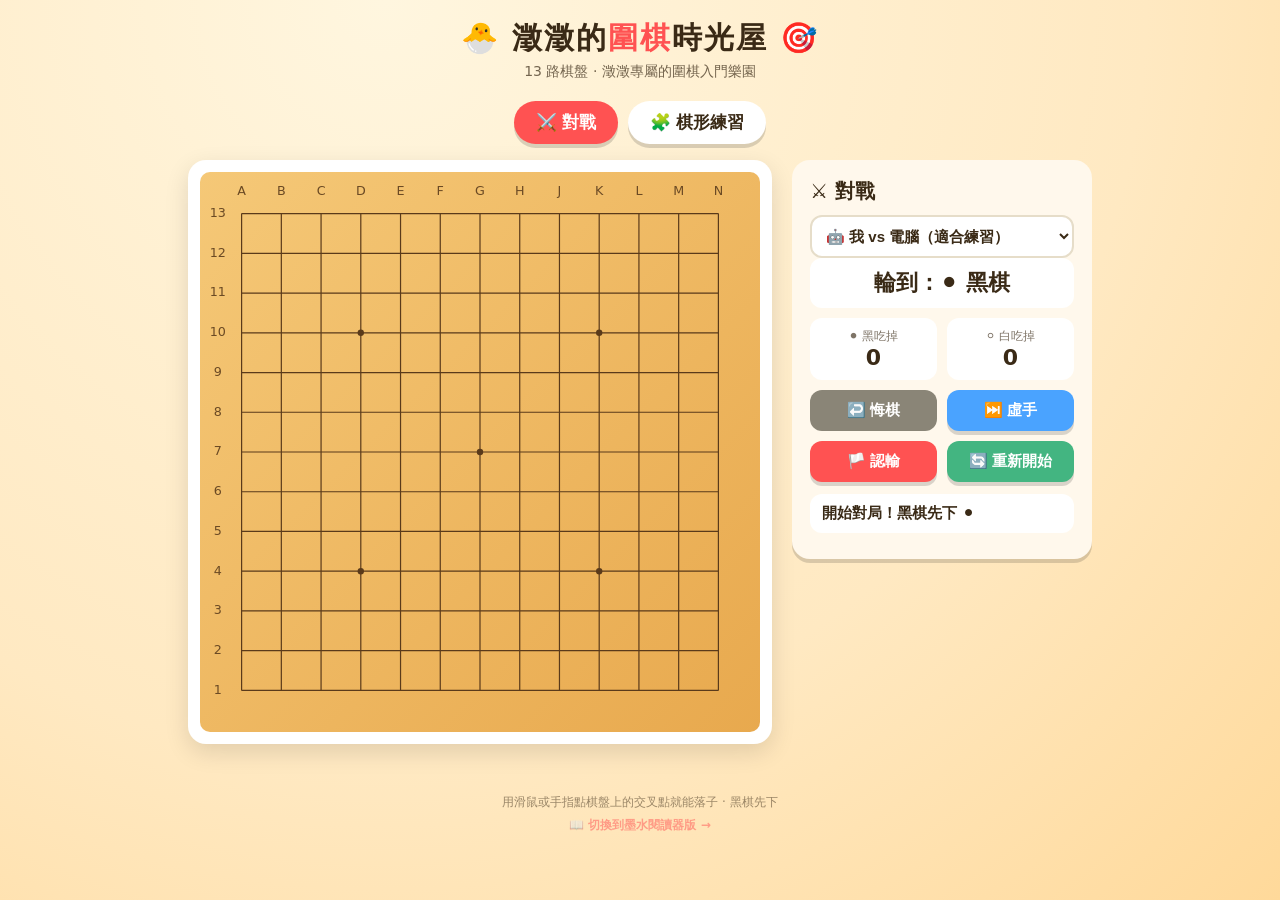
==== index.html @ 2b97506b "彩色版與墨水版互加切換連結 - index.html 底部加「切換到墨水閱讀器版」 - index-eink.html 底部加「切換到彩色版」 - build.py 打包單檔時自動移除切換連結（單檔為" ====
<!DOCTYPE html>
<html lang="zh-Hant">
<head>
  <meta charset="UTF-8">
  <meta name="viewport" content="width=device-width, initial-scale=1.0">
  <title>澂澂的圍棋時光屋 · 13 路棋盤</title>
  <link rel="icon" type="image/png" href="icon-180.png">
  <link rel="apple-touch-icon" href="icon-180.png">
  <link rel="stylesheet" href="css/style.css">
</head>
<body>
  <header>
    <h1>🐣 澂澂的<span class="go">圍棋</span>時光屋 🎯</h1>
    <p>13 路棋盤 · 澂澂專屬的圍棋入門樂園</p>
  </header>

  <div class="tabs">
    <button class="tab active" data-page="vs">⚔️ 對戰</button>
    <button class="tab" data-page="practice">🧩 棋形練習</button>
  </div>

  <!-- ===== 對戰頁 ===== -->
  <section id="page-vs" class="page active">
    <div class="layout">
      <div class="board-wrap">
        <canvas id="vs-canvas" width="560" height="560"></canvas>
      </div>
      <div class="panel">
        <h2>⚔️ 對戰</h2>
        <select id="vs-mode">
          <option value="ai">🤖 我 vs 電腦（適合練習）</option>
          <option value="human">👫 兩個人一起下</option>
        </select>

        <div class="turn-badge">輪到：<span id="vs-turn">⚫ 黑棋</span></div>

        <div class="row">
          <div class="stat">
            <div class="label">⚫ 黑吃掉</div>
            <div class="value" id="vs-cap-black">0</div>
          </div>
          <div class="stat">
            <div class="label">⚪ 白吃掉</div>
            <div class="value" id="vs-cap-white">0</div>
          </div>
        </div>

        <div class="row">
          <button class="btn gray" id="vs-undo">↩️ 悔棋</button>
          <button class="btn" id="vs-pass">⏭️ 虛手</button>
        </div>
        <div class="row">
          <button class="btn red" id="vs-resign">🏳️ 認輸</button>
          <button class="btn green" id="vs-restart">🔄 重新開始</button>
        </div>

        <div class="status" id="vs-status"></div>
        <div class="score" id="vs-score"></div>
      </div>
    </div>
  </section>

  <!-- ===== 練習頁 ===== -->
  <section id="page-practice" class="page">
    <div class="layout">
      <div class="board-wrap">
        <canvas id="pr-canvas" width="560" height="560"></canvas>
      </div>
      <div class="panel">
        <div class="progress" id="pr-progress">進度 1 / 13</div>
        <div class="stars" id="pr-stars"></div>
        <h3 class="prob-title" id="pr-title">題目</h3>
        <p class="prob-desc" id="pr-desc">說明</p>
        <div class="hint" id="pr-hint"></div>
        <div class="status" id="pr-status"></div>
        <div class="row">
          <button class="btn gray" id="pr-prev">⬅️ 上一題</button>
          <button class="btn" id="pr-retry">🔁 重做</button>
          <button class="btn green" id="pr-next">下一題 ➡️</button>
        </div>
        <button class="btn gray reset" id="pr-reset">🧹 清除星星 重新挑戰</button>
      </div>
    </div>
  </section>

  <footer>用滑鼠或手指點棋盤上的交叉點就能落子 · 黑棋先下
    <br><a class="switch-link" id="switch-link" href="index-eink.html">📖 切換到墨水閱讀器版 →</a>
  </footer>

  <script src="js/engine.js"></script>
  <script src="js/render.js"></script>
  <script src="js/ai.js"></script>
  <script src="js/fx.js"></script>
  <script src="js/vs.js"></script>
  <script src="js/practice.js"></script>
  <script>
    // 分頁切換
    var tabs = document.querySelectorAll('.tab');
    tabs.forEach(function (t) {
      t.addEventListener('click', function () {
        tabs.forEach(function (x) { x.classList.remove('active'); });
        t.classList.add('active');
        document.querySelectorAll('.page').forEach(function (p) { p.classList.remove('active'); });
        document.getElementById('page-' + t.dataset.page).classList.add('active');
      });
    });

    // 啟動對戰
    var vs = new VsController({
      canvas: document.getElementById('vs-canvas'),
      turnEl: document.getElementById('vs-turn'),
      capBlackEl: document.getElementById('vs-cap-black'),
      capWhiteEl: document.getElementById('vs-cap-white'),
      statusEl: document.getElementById('vs-status'),
      scoreEl: document.getElementById('vs-score'),
      modeSel: document.getElementById('vs-mode'),
      undoBtn: document.getElementById('vs-undo'),
      passBtn: document.getElementById('vs-pass'),
      resignBtn: document.getElementById('vs-resign'),
      restartBtn: document.getElementById('vs-restart')
    });

    // 啟動練習
    var practice = new PracticeController({
      canvas: document.getElementById('pr-canvas'),
      titleEl: document.getElementById('pr-title'),
      descEl: document.getElementById('pr-desc'),
      hintEl: document.getElementById('pr-hint'),
      statusEl: document.getElementById('pr-status'),
      progressEl: document.getElementById('pr-progress'),
      starsEl: document.getElementById('pr-stars'),
      prevBtn: document.getElementById('pr-prev'),
      nextBtn: document.getElementById('pr-next'),
      retryBtn: document.getElementById('pr-retry'),
      resetBtn: document.getElementById('pr-reset')
    });
  </script>
</body>
</html>
---- css/style.css ----
:root {
  --red: #ff5252;
  --red-dark: #e53935;
  --wood: #f3b95f;
  --cream: #fff8ec;
  --ink: #3a2a16;
  --green: #43b581;
  --blue: #4aa3ff;
  --shadow: 0 4px 0 rgba(0,0,0,.15);
}

* { box-sizing: border-box; }

body {
  margin: 0;
  font-family: "PingFang TC", "Microsoft JhengHei", system-ui, sans-serif;
  background: radial-gradient(circle at 30% 0%, #fff6df 0%, #ffe9c2 60%, #ffd99a 100%);
  color: var(--ink);
  min-height: 100vh;
}

header {
  text-align: center;
  padding: 18px 12px 6px;
}
header h1 {
  margin: 0;
  font-size: 30px;
  letter-spacing: 2px;
}
header h1 .go { color: var(--red); }
header p { margin: 4px 0 0; font-size: 14px; opacity: .7; }

/* 模式分頁 */
.tabs {
  display: flex;
  gap: 10px;
  justify-content: center;
  margin: 14px 0 6px;
  flex-wrap: wrap;
}
.tab {
  border: none;
  background: #fff;
  color: var(--ink);
  font-size: 17px;
  font-weight: 700;
  padding: 10px 22px;
  border-radius: 999px;
  cursor: pointer;
  box-shadow: var(--shadow);
  transition: transform .08s, background .15s;
}
.tab:active { transform: translateY(2px); }
.tab.active { background: var(--red); color: #fff; }

/* 版面 */
.page { display: none; padding: 10px 14px 40px; }
.page.active { display: block; }

.layout {
  display: flex;
  gap: 20px;
  justify-content: center;
  align-items: flex-start;
  flex-wrap: wrap;
  max-width: 1000px;
  margin: 0 auto;
}

.board-wrap {
  background: #fff;
  padding: 12px;
  border-radius: 18px;
  box-shadow: 0 8px 24px rgba(0,0,0,.12);
}
canvas {
  display: block;
  border-radius: 10px;
  cursor: pointer;
  touch-action: manipulation;
  transition: transform .1s;
}
canvas.celebrate { animation: pop .5s ease; }
@keyframes pop {
  0%,100% { transform: scale(1); }
  30% { transform: scale(1.03) rotate(-1deg); }
  60% { transform: scale(1.03) rotate(1deg); }
}

/* 側欄面板 */
.panel {
  background: var(--cream);
  border-radius: 18px;
  padding: 18px;
  width: 300px;
  box-shadow: var(--shadow);
}
.panel h2 { margin: 0 0 10px; font-size: 20px; }

.row {
  display: flex;
  gap: 10px;
  margin: 10px 0;
  flex-wrap: wrap;
}

.stat {
  flex: 1;
  background: #fff;
  border-radius: 12px;
  padding: 10px;
  text-align: center;
  min-width: 80px;
}
.stat .label { font-size: 12px; opacity: .65; }
.stat .value { font-size: 22px; font-weight: 800; }

.turn-badge {
  text-align: center;
  font-size: 22px;
  font-weight: 800;
  background: #fff;
  border-radius: 12px;
  padding: 10px;
  margin-bottom: 8px;
}

button.btn {
  border: none;
  border-radius: 12px;
  padding: 11px 14px;
  font-size: 15px;
  font-weight: 700;
  cursor: pointer;
  color: #fff;
  background: var(--blue);
  box-shadow: var(--shadow);
  flex: 1;
  min-width: 78px;
  transition: transform .08s, filter .15s;
}
button.btn:active { transform: translateY(2px); }
button.btn:disabled { background: #c9c4bb; cursor: not-allowed; box-shadow: none; }
button.btn.red { background: var(--red); }
button.btn.green { background: var(--green); }
button.btn.gray { background: #8a8577; }

select {
  width: 100%;
  padding: 10px;
  border-radius: 12px;
  border: 2px solid #e6ddc9;
  font-size: 15px;
  font-weight: 600;
  background: #fff;
  color: var(--ink);
}

.status {
  min-height: 24px;
  margin-top: 12px;
  padding: 10px 12px;
  border-radius: 12px;
  font-size: 15px;
  font-weight: 600;
  background: #fff;
}
.status.ok { background: #e5f8ee; color: #1e7d52; }
.status.warn { background: #fff3e0; color: #b26a00; }

.score { margin-top: 8px; font-size: 13px; opacity: .7; text-align: center; }

/* 練習頁 */
.prob-title { margin: 0 0 8px; font-size: 20px; color: var(--red-dark); }
.prob-desc { font-size: 15px; line-height: 1.6; }
.hint {
  margin-top: 10px;
  padding: 10px 12px;
  border-radius: 12px;
  background: #fff7d6;
  color: #8a6d00;
  font-size: 14px;
  display: none;
}
.hint.show { display: block; }
.progress { text-align: center; font-weight: 700; margin: 6px 0; opacity: .7; }

/* 星星關卡列 */
.stars {
  display: flex;
  flex-wrap: wrap;
  gap: 5px;
  justify-content: center;
  margin: 8px 0 12px;
}
.star {
  width: 30px;
  height: 30px;
  border: none;
  border-radius: 50%;
  font-size: 14px;
  font-weight: 800;
  cursor: pointer;
  background: #ece5d5;
  color: #a89a7c;
  box-shadow: 0 2px 0 rgba(0,0,0,.1);
  transition: transform .08s;
  display: flex;
  align-items: center;
  justify-content: center;
  padding: 0;
}
.star:active { transform: translateY(2px); }
.star.done { background: #ffe9a8; color: #d99b00; }
.star.current { outline: 3px solid var(--red); outline-offset: 1px; }

.btn.reset {
  width: 100%;
  margin-top: 10px;
  font-size: 13px;
  background: #b8b0a0;
}

/* ===== 過關特效 ===== */
.fx-banner {
  position: fixed;
  left: 50%;
  top: 38%;
  transform: translate(-50%, -50%) scale(0.2);
  z-index: 9999;
  pointer-events: none;
  font-size: 42px;
  font-weight: 900;
  color: #fff;
  text-align: center;
  padding: 18px 34px;
  border-radius: 24px;
  background: linear-gradient(135deg, #ff5252, #ff8a3d);
  box-shadow: 0 12px 40px rgba(0,0,0,.3), 0 0 0 6px rgba(255,255,255,.6);
  opacity: 0;
  white-space: nowrap;
  text-shadow: 0 3px 0 rgba(0,0,0,.15);
}
.fx-banner .sub { font-size: 26px; display: block; margin-top: 4px; }
.fx-banner.big {
  font-size: 54px;
  background: linear-gradient(135deg, #ff3b6b, #ffb300 60%, #43d17a);
}
.fx-banner.show {
  animation: fxpop .6s cubic-bezier(.2,1.6,.4,1) forwards;
}
.fx-banner.out {
  animation: fxout .6s ease forwards;
}
@keyframes fxpop {
  0%   { opacity: 0; transform: translate(-50%,-50%) scale(.2) rotate(-12deg); }
  60%  { opacity: 1; transform: translate(-50%,-50%) scale(1.15) rotate(4deg); }
  80%  { transform: translate(-50%,-50%) scale(.95) rotate(-2deg); }
  100% { opacity: 1; transform: translate(-50%,-50%) scale(1) rotate(0); }
}
@keyframes fxout {
  0%   { opacity: 1; transform: translate(-50%,-50%) scale(1); }
  100% { opacity: 0; transform: translate(-50%,-140%) scale(.7); }
}

@keyframes fxshake {
  0%,100% { transform: translate(0,0) rotate(0); }
  20% { transform: translate(-6px,3px) rotate(-1.5deg); }
  40% { transform: translate(6px,-3px) rotate(1.5deg); }
  60% { transform: translate(-5px,-2px) rotate(-1deg); }
  80% { transform: translate(5px,2px) rotate(1deg); }
}
.fx-shake { animation: fxshake .45s ease; }
@keyframes fxshakebig {
  0%,100% { transform: translate(0,0) rotate(0); }
  15% { transform: translate(-10px,5px) rotate(-2.5deg); }
  30% { transform: translate(10px,-5px) rotate(2.5deg); }
  45% { transform: translate(-9px,-4px) rotate(-2deg); }
  60% { transform: translate(9px,4px) rotate(2deg); }
  75% { transform: translate(-6px,3px) rotate(-1deg); }
}
.fx-shake-big { animation: fxshakebig .7s ease; }

footer { text-align: center; font-size: 12px; opacity: .5; padding: 10px; }
.switch-link {
  display: inline-block;
  margin-top: 6px;
  color: var(--red);
  font-weight: 700;
  text-decoration: none;
  opacity: 1;
}
.switch-link:hover { text-decoration: underline; }

@media (max-width: 720px) {
  .panel { width: 100%; max-width: 420px; }
}
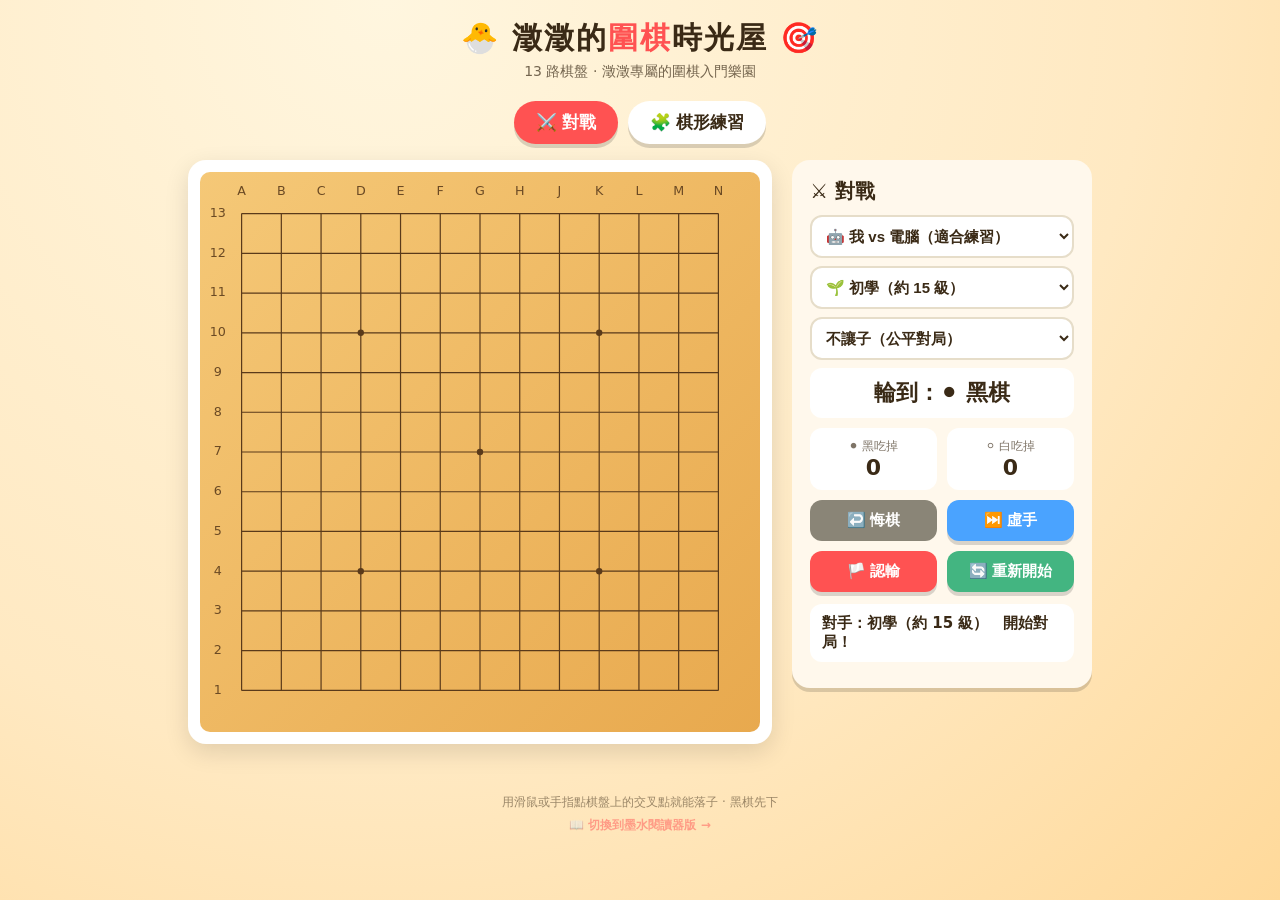
==== commit 9ec71e85: "新增對手等級（級/段）與讓子功能 - ai.js：GoAI 加 strength 0~5，調整隨機度/吃子/打吃/救棋權重   （Node 實測強度5 對強度0 提子 6.6:0.0，強弱分明） - " ====
--- a/index.html
+++ b/index.html
@@ -30,6 +30,21 @@
         <select id="vs-mode">
           <option value="ai">🤖 我 vs 電腦（適合練習）</option>
           <option value="human">👫 兩個人一起下</option>
+        </select>
+        <select id="vs-level" title="對手等級">
+          <option value="0">🐣 入門（約 20 級）</option>
+          <option value="1" selected>🌱 初學（約 15 級）</option>
+          <option value="2">🙂 初級（約 10 級）</option>
+          <option value="3">💪 中級（約 5 級）</option>
+          <option value="4">🔥 高級（約 1 級）</option>
+          <option value="5">🏆 高手（約 1 段）</option>
+        </select>
+        <select id="vs-handicap" title="讓子">
+          <option value="0" selected>不讓子（公平對局）</option>
+          <option value="2">讓 2 子（我比較容易）</option>
+          <option value="4">讓 4 子</option>
+          <option value="6">讓 6 子</option>
+          <option value="9">讓 9 子（最簡單）</option>
         </select>
 
         <div class="turn-badge">輪到：<span id="vs-turn">⚫ 黑棋</span></div>
@@ -114,6 +129,8 @@
       statusEl: document.getElementById('vs-status'),
       scoreEl: document.getElementById('vs-score'),
       modeSel: document.getElementById('vs-mode'),
+      levelSel: document.getElementById('vs-level'),
+      handicapSel: document.getElementById('vs-handicap'),
       undoBtn: document.getElementById('vs-undo'),
       passBtn: document.getElementById('vs-pass'),
       resignBtn: document.getElementById('vs-resign'),
--- a/css/style.css
+++ b/css/style.css
@@ -149,6 +149,7 @@
 select {
   width: 100%;
   padding: 10px;
+  margin-bottom: 8px;
   border-radius: 12px;
   border: 2px solid #e6ddc9;
   font-size: 15px;
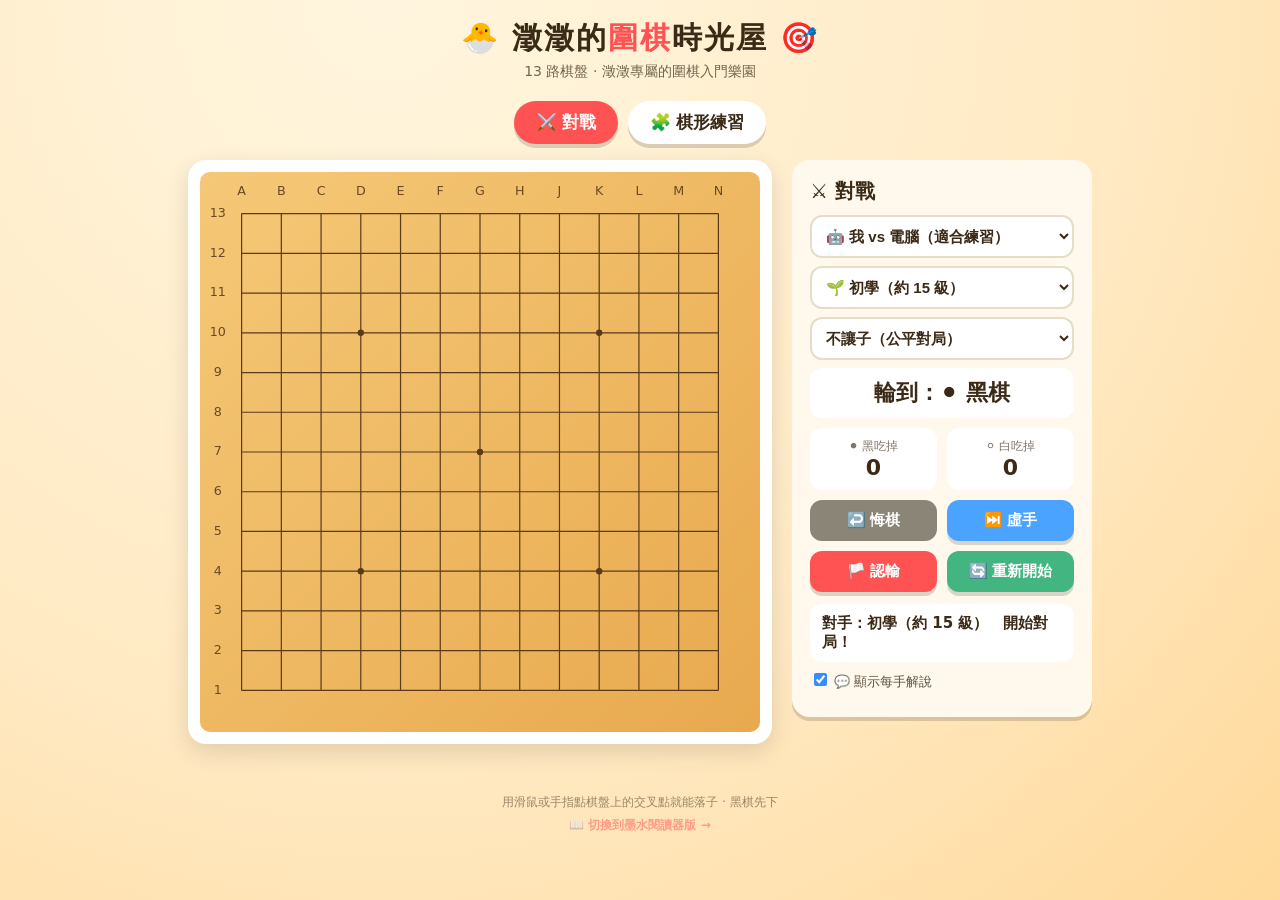
==== commit 2eb4022f: "新增規則式解說教學（不需 LLM） - teach.js：分析盤面產生白話解說（打吃/提子/連接/延伸/自身危險/佔地） - vs.js：每手（含電腦）即時解說，附開關；Node 實測各情境判斷正確 " ====
--- a/index.html
+++ b/index.html
@@ -70,6 +70,8 @@
         </div>
 
         <div class="status" id="vs-status"></div>
+        <div class="teach" id="vs-teach"></div>
+        <label class="teach-toggle"><input type="checkbox" id="vs-teach-toggle" checked> 💬 顯示每手解說</label>
         <div class="score" id="vs-score"></div>
       </div>
     </div>
@@ -88,6 +90,7 @@
         <p class="prob-desc" id="pr-desc">說明</p>
         <div class="hint" id="pr-hint"></div>
         <div class="status" id="pr-status"></div>
+        <div class="teach" id="pr-teach"></div>
         <div class="row">
           <button class="btn gray" id="pr-prev">⬅️ 上一題</button>
           <button class="btn" id="pr-retry">🔁 重做</button>
@@ -105,6 +108,7 @@
   <script src="js/engine.js"></script>
   <script src="js/render.js"></script>
   <script src="js/ai.js"></script>
+  <script src="js/teach.js"></script>
   <script src="js/fx.js"></script>
   <script src="js/vs.js"></script>
   <script src="js/practice.js"></script>
@@ -127,6 +131,8 @@
       capBlackEl: document.getElementById('vs-cap-black'),
       capWhiteEl: document.getElementById('vs-cap-white'),
       statusEl: document.getElementById('vs-status'),
+      teachEl: document.getElementById('vs-teach'),
+      teachToggle: document.getElementById('vs-teach-toggle'),
       scoreEl: document.getElementById('vs-score'),
       modeSel: document.getElementById('vs-mode'),
       levelSel: document.getElementById('vs-level'),
@@ -144,6 +150,7 @@
       descEl: document.getElementById('pr-desc'),
       hintEl: document.getElementById('pr-hint'),
       statusEl: document.getElementById('pr-status'),
+      teachEl: document.getElementById('pr-teach'),
       progressEl: document.getElementById('pr-progress'),
       starsEl: document.getElementById('pr-stars'),
       prevBtn: document.getElementById('pr-prev'),
--- a/css/style.css
+++ b/css/style.css
@@ -171,6 +171,27 @@
 .status.warn { background: #fff3e0; color: #b26a00; }
 
 .score { margin-top: 8px; font-size: 13px; opacity: .7; text-align: center; }
+
+/* 解說框 */
+.teach {
+  margin-top: 10px;
+  padding: 10px 12px;
+  border-radius: 12px;
+  background: #eef4ff;
+  color: #234;
+  font-size: 14px;
+  line-height: 1.55;
+  min-height: 0;
+}
+.teach:empty { display: none; }
+.teach-toggle {
+  display: block;
+  margin-top: 8px;
+  font-size: 13px;
+  opacity: .8;
+  cursor: pointer;
+  user-select: none;
+}
 
 /* 練習頁 */
 .prob-title { margin: 0 0 8px; font-size: 20px; color: var(--red-dark); }
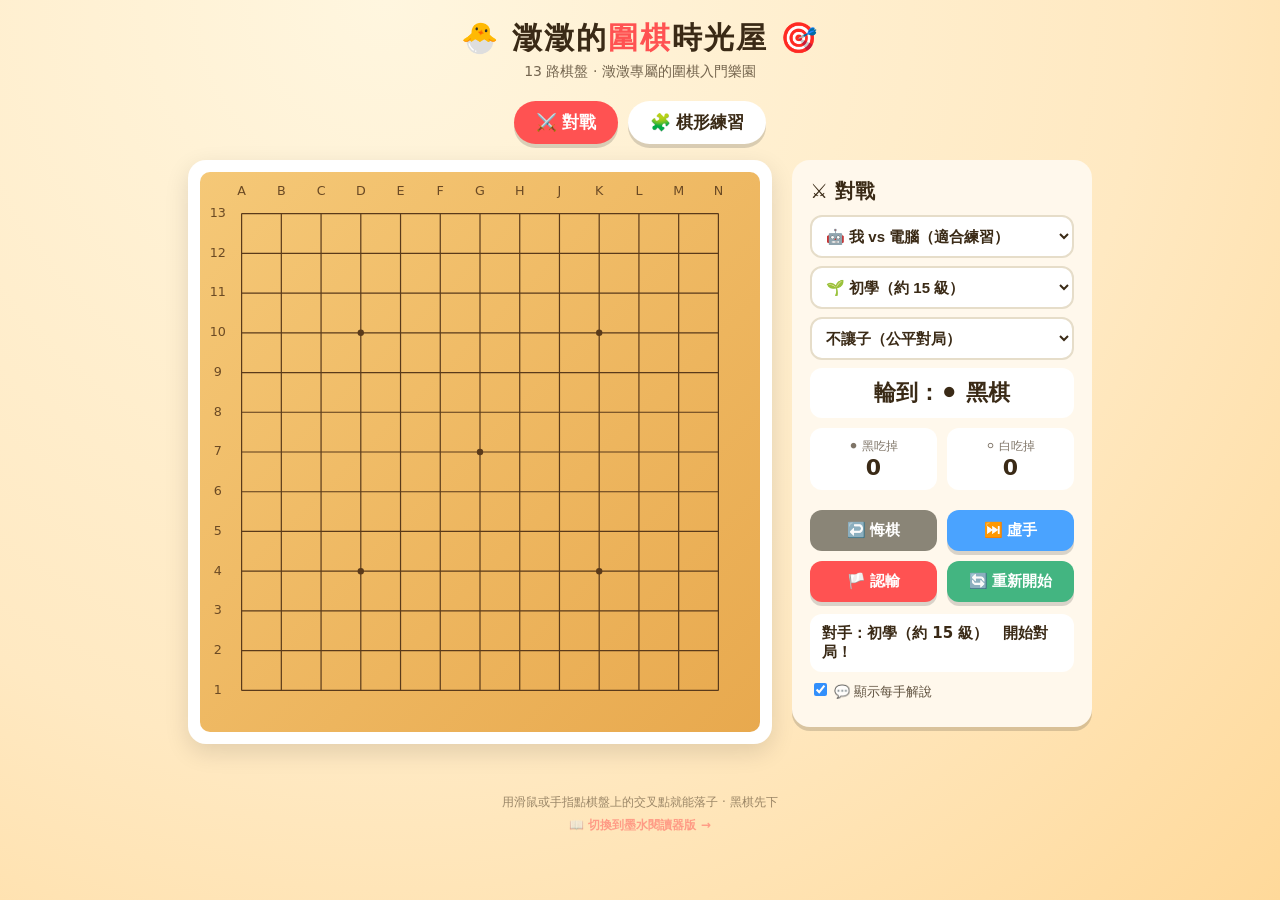
==== commit 183d197e: "新增「提示一手」按鈕（純規則，不需 LLM） - vs.js：用強度5 AI 幫當前方找好點，方框標示 + Teach 解說為什麼   以 play→undo 預覽取得解說，不改動盤面（Node 實測" ====
--- a/index.html
+++ b/index.html
@@ -60,6 +60,9 @@
           </div>
         </div>
 
+        <div class="row">
+          <button class="btn hint" id="vs-hint">💡 提示一手</button>
+        </div>
         <div class="row">
           <button class="btn gray" id="vs-undo">↩️ 悔棋</button>
           <button class="btn" id="vs-pass">⏭️ 虛手</button>
@@ -137,6 +140,7 @@
       modeSel: document.getElementById('vs-mode'),
       levelSel: document.getElementById('vs-level'),
       handicapSel: document.getElementById('vs-handicap'),
+      hintBtn: document.getElementById('vs-hint'),
       undoBtn: document.getElementById('vs-undo'),
       passBtn: document.getElementById('vs-pass'),
       resignBtn: document.getElementById('vs-resign'),
--- a/css/style.css
+++ b/css/style.css
@@ -145,6 +145,7 @@
 button.btn.red { background: var(--red); }
 button.btn.green { background: var(--green); }
 button.btn.gray { background: #8a8577; }
+button.btn.hint { background: #2a9d3f; }
 
 select {
   width: 100%;
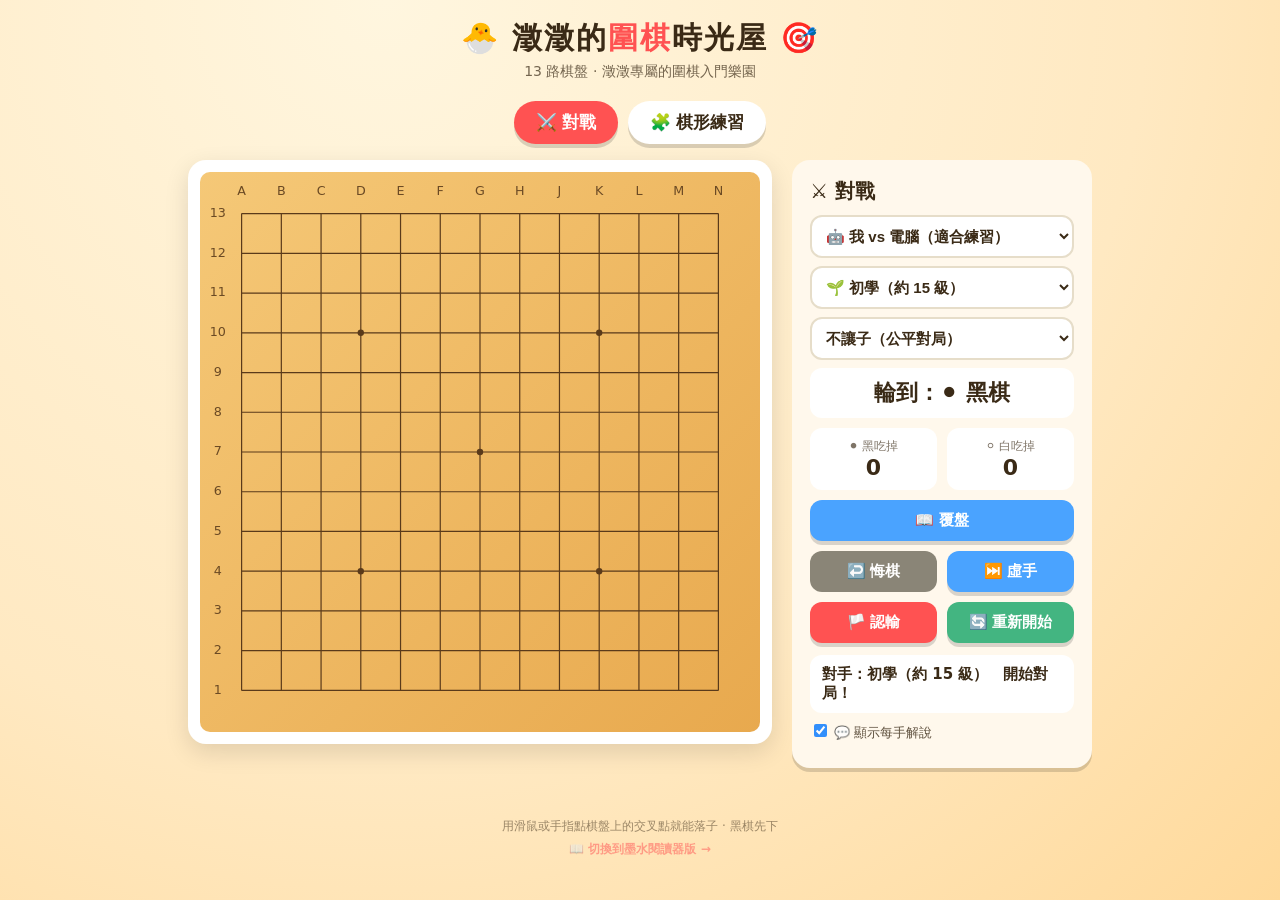
==== commit a4f741f3: "新增對局紀錄與覆盤功能 - engine.js：record 逐手快照（含起手/讓子/提子/虛手），undo 同步縮短 - vs.js：覆盤模式，⏮◀▶▶⏭ 導覽，每手顯示座標＋Teach 解說；  " ====
--- a/index.html
+++ b/index.html
@@ -62,6 +62,7 @@
 
         <div class="row">
           <button class="btn hint" id="vs-hint">💡 提示一手</button>
+          <button class="btn" id="vs-replay">📖 覆盤</button>
         </div>
         <div class="row">
           <button class="btn gray" id="vs-undo">↩️ 悔棋</button>
@@ -76,6 +77,17 @@
         <div class="teach" id="vs-teach"></div>
         <label class="teach-toggle"><input type="checkbox" id="vs-teach-toggle" checked> 💬 顯示每手解說</label>
         <div class="score" id="vs-score"></div>
+
+        <div class="replay-bar" id="vs-replay-bar" style="display:none">
+          <div class="replay-info" id="vs-replay-info"></div>
+          <div class="row">
+            <button class="btn gray" id="vs-rp-first">⏮ 開頭</button>
+            <button class="btn gray" id="vs-rp-prev">◀ 上一手</button>
+            <button class="btn gray" id="vs-rp-next">下一手 ▶</button>
+            <button class="btn gray" id="vs-rp-last">最後 ⏭</button>
+          </div>
+          <button class="btn red" id="vs-rp-exit">✖ 離開覆盤</button>
+        </div>
       </div>
     </div>
   </section>
@@ -141,6 +153,14 @@
       levelSel: document.getElementById('vs-level'),
       handicapSel: document.getElementById('vs-handicap'),
       hintBtn: document.getElementById('vs-hint'),
+      replayBtn: document.getElementById('vs-replay'),
+      replayBar: document.getElementById('vs-replay-bar'),
+      replayInfo: document.getElementById('vs-replay-info'),
+      rpFirst: document.getElementById('vs-rp-first'),
+      rpPrev: document.getElementById('vs-rp-prev'),
+      rpNext: document.getElementById('vs-rp-next'),
+      rpLast: document.getElementById('vs-rp-last'),
+      rpExit: document.getElementById('vs-rp-exit'),
       undoBtn: document.getElementById('vs-undo'),
       passBtn: document.getElementById('vs-pass'),
       resignBtn: document.getElementById('vs-resign'),
--- a/css/style.css
+++ b/css/style.css
@@ -193,6 +193,23 @@
   cursor: pointer;
   user-select: none;
 }
+
+/* 覆盤導覽列 */
+.replay-bar {
+  margin-top: 12px;
+  padding: 12px;
+  border-radius: 14px;
+  background: #fff4e0;
+  border: 2px solid #ffd089;
+}
+.replay-info {
+  font-size: 14px;
+  line-height: 1.55;
+  font-weight: 600;
+  margin-bottom: 8px;
+  min-height: 40px;
+}
+.replay-bar .btn { font-size: 13px; padding: 9px 6px; min-width: 56px; }
 
 /* 練習頁 */
 .prob-title { margin: 0 0 8px; font-size: 20px; color: var(--red-dark); }
